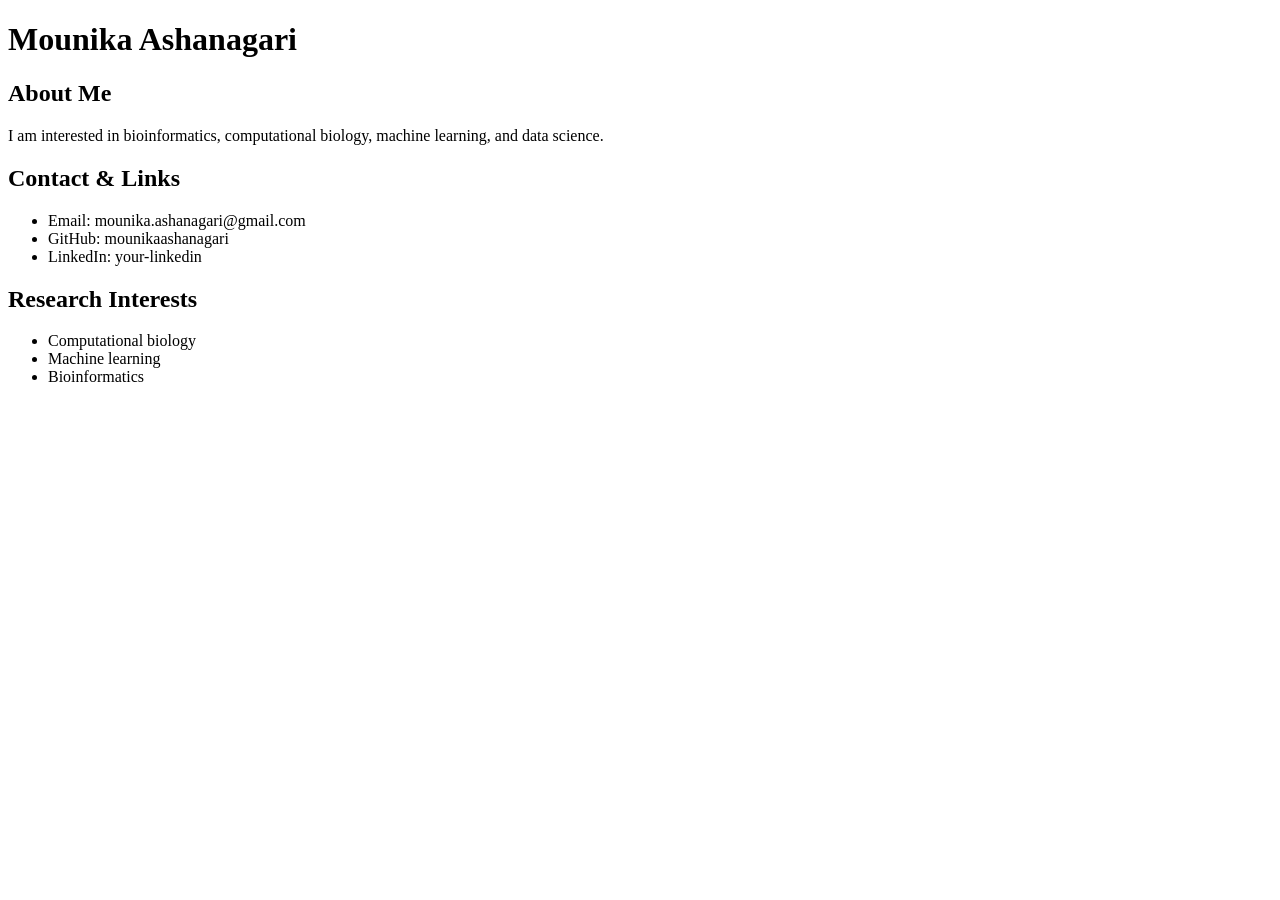
==== index.html @ 3a0d8a00 "Add files via upload" ====
<!DOCTYPE html>
<html>
<head>
  <title>Mounika Ashanagari</title>
</head>
<body>
  <h1>Mounika Ashanagari</h1>

  <h2>About Me</h2>
  <p>
    I am interested in bioinformatics, computational biology,
    machine learning, and data science.
  </p>

  <h2>Contact & Links</h2>
  <ul>
    <li>Email: mounika.ashanagari@gmail.com</li>
    <li>GitHub: mounikaashanagari</li>
    <li>LinkedIn: your-linkedin</li>
  </ul>

  <h2>Research Interests</h2>
  <ul>
    <li>Computational biology</li>
    <li>Machine learning</li>
    <li>Bioinformatics</li>
  </ul>
</body>
</html>
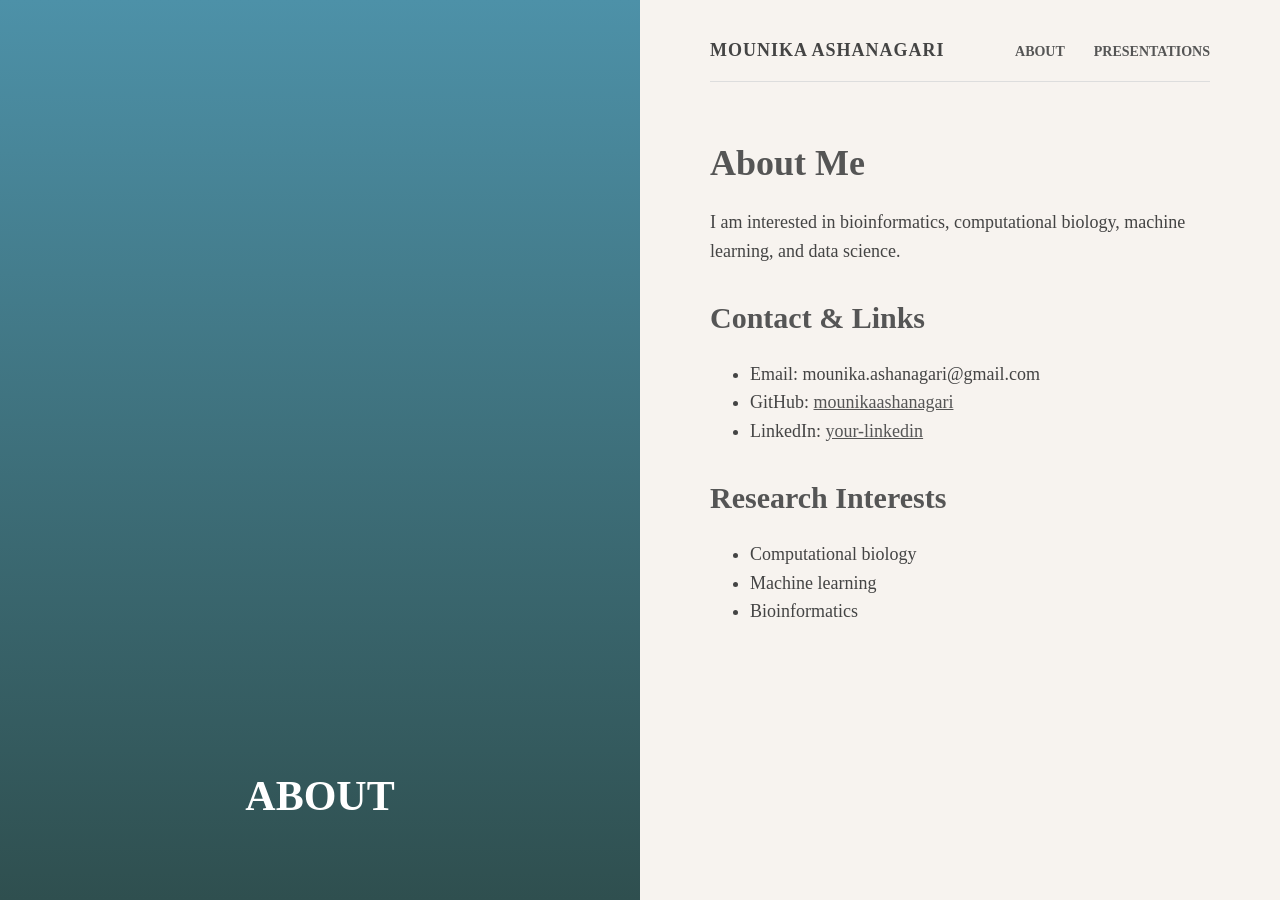
==== commit 2ddb2bc5: "Redesign index.html with new layout and styles" ====
--- a/index.html
+++ b/index.html
@@ -2,28 +2,140 @@
 <html>
 <head>
   <title>Mounika Ashanagari</title>
+  <style>
+    body {
+      margin: 0;
+      font-family: Georgia, serif;
+      background: #f7f3ef;
+      color: #444;
+    }
+
+    .page {
+      display: flex;
+      min-height: 100vh;
+    }
+
+    .left {
+      width: 50%;
+      background: linear-gradient(to bottom, #4d91a8, #2f4f4f);
+      display: flex;
+      align-items: flex-end;
+      justify-content: center;
+      color: white;
+      font-size: 42px;
+      font-weight: bold;
+      padding-bottom: 80px;
+      box-sizing: border-box;
+    }
+
+    .right {
+      width: 50%;
+      padding: 40px 70px;
+      box-sizing: border-box;
+    }
+
+    nav {
+      display: flex;
+      justify-content: space-between;
+      align-items: center;
+      border-bottom: 1px solid #ddd;
+      padding-bottom: 20px;
+      margin-bottom: 60px;
+    }
+
+    nav strong {
+      font-size: 18px;
+      letter-spacing: 1px;
+    }
+
+    nav a {
+      text-decoration: none;
+      color: #555;
+      margin-left: 25px;
+      font-weight: bold;
+      font-size: 14px;
+    }
+
+    h1 {
+      font-size: 36px;
+      color: #555;
+    }
+
+    h2 {
+      font-size: 30px;
+      margin-top: 35px;
+      color: #555;
+    }
+
+    p, li {
+      font-size: 18px;
+      line-height: 1.6;
+    }
+
+    a {
+      color: #555;
+    }
+
+    @media screen and (max-width: 800px) {
+      .page {
+        flex-direction: column;
+      }
+
+      .left, .right {
+        width: 100%;
+      }
+
+      .left {
+        height: 300px;
+      }
+
+      .right {
+        padding: 30px;
+      }
+    }
+  </style>
 </head>
 <body>
-  <h1>Mounika Ashanagari</h1>
 
-  <h2>About Me</h2>
-  <p>
-    I am interested in bioinformatics, computational biology,
-    machine learning, and data science.
-  </p>
+  <div class="page">
 
-  <h2>Contact & Links</h2>
-  <ul>
-    <li>Email: mounika.ashanagari@gmail.com</li>
-    <li>GitHub: mounikaashanagari</li>
-    <li>LinkedIn: your-linkedin</li>
-  </ul>
+    <div class="left">
+      ABOUT
+    </div>
 
-  <h2>Research Interests</h2>
-  <ul>
-    <li>Computational biology</li>
-    <li>Machine learning</li>
-    <li>Bioinformatics</li>
-  </ul>
+    <div class="right">
+
+      <nav>
+        <strong>MOUNIKA ASHANAGARI</strong>
+        <div>
+          <a href="index.html">ABOUT</a>
+          <a href="#">PRESENTATIONS</a>
+        </div>
+      </nav>
+
+      <h1>About Me</h1>
+      <p>
+        I am interested in bioinformatics, computational biology,
+        machine learning, and data science.
+      </p>
+
+      <h2>Contact & Links</h2>
+      <ul>
+        <li>Email: mounika.ashanagari@gmail.com</li>
+        <li>GitHub: <a href="https://github.com/mounikaashanagari">mounikaashanagari</a></li>
+        <li>LinkedIn: <a href="#">your-linkedin</a></li>
+      </ul>
+
+      <h2>Research Interests</h2>
+      <ul>
+        <li>Computational biology</li>
+        <li>Machine learning</li>
+        <li>Bioinformatics</li>
+      </ul>
+
+    </div>
+
+  </div>
+
 </body>
-</html>+</html>
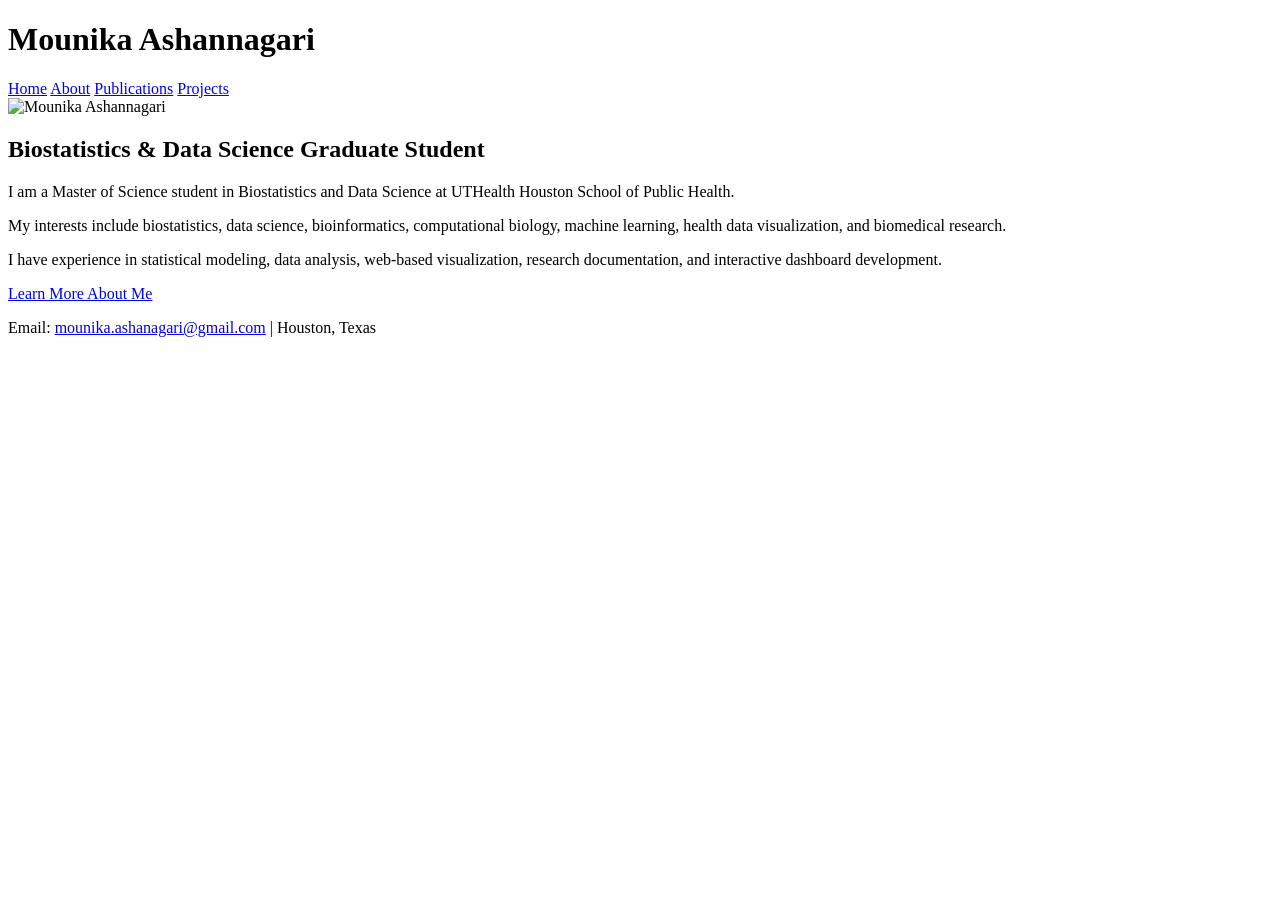
==== commit 6cf72f85: "Refactor index.html for improved structure and styling" ====
--- a/index.html
+++ b/index.html
@@ -1,141 +1,54 @@
 <!DOCTYPE html>
-<html>
+<html lang="en">
 <head>
-  <title>Mounika Ashanagari</title>
-  <style>
-    body {
-      margin: 0;
-      font-family: Georgia, serif;
-      background: #f7f3ef;
-      color: #444;
-    }
-
-    .page {
-      display: flex;
-      min-height: 100vh;
-    }
-
-    .left {
-      width: 50%;
-      background: linear-gradient(to bottom, #4d91a8, #2f4f4f);
-      display: flex;
-      align-items: flex-end;
-      justify-content: center;
-      color: white;
-      font-size: 42px;
-      font-weight: bold;
-      padding-bottom: 80px;
-      box-sizing: border-box;
-    }
-
-    .right {
-      width: 50%;
-      padding: 40px 70px;
-      box-sizing: border-box;
-    }
-
-    nav {
-      display: flex;
-      justify-content: space-between;
-      align-items: center;
-      border-bottom: 1px solid #ddd;
-      padding-bottom: 20px;
-      margin-bottom: 60px;
-    }
-
-    nav strong {
-      font-size: 18px;
-      letter-spacing: 1px;
-    }
-
-    nav a {
-      text-decoration: none;
-      color: #555;
-      margin-left: 25px;
-      font-weight: bold;
-      font-size: 14px;
-    }
-
-    h1 {
-      font-size: 36px;
-      color: #555;
-    }
-
-    h2 {
-      font-size: 30px;
-      margin-top: 35px;
-      color: #555;
-    }
-
-    p, li {
-      font-size: 18px;
-      line-height: 1.6;
-    }
-
-    a {
-      color: #555;
-    }
-
-    @media screen and (max-width: 800px) {
-      .page {
-        flex-direction: column;
-      }
-
-      .left, .right {
-        width: 100%;
-      }
-
-      .left {
-        height: 300px;
-      }
-
-      .right {
-        padding: 30px;
-      }
-    }
-  </style>
+  <meta charset="UTF-8">
+  <meta name="viewport" content="width=device-width, initial-scale=1.0">
+  <title>Mounika Ashannagari</title>
+  <link rel="stylesheet" href="style.css">
 </head>
 <body>
 
-  <div class="page">
+  <header>
+    <h1>Mounika Ashannagari</h1>
+    <nav>
+      <a href="index.html">Home</a>
+      <a href="about.html">About</a>
+      <a href="publications.html">Publications</a>
+      <a href="projects.html">Projects</a>
+    </nav>
+  </header>
 
-    <div class="left">
-      ABOUT
-    </div>
+  <main class="container">
+    <section class="home-section">
+      <img src="profile.jpg" alt="Mounika Ashannagari" class="profile-img">
 
-    <div class="right">
+      <div class="home-text">
+        <h2>Biostatistics & Data Science Graduate Student</h2>
 
-      <nav>
-        <strong>MOUNIKA ASHANAGARI</strong>
-        <div>
-          <a href="index.html">ABOUT</a>
-          <a href="#">PRESENTATIONS</a>
-        </div>
-      </nav>
+        <p>
+          I am a Master of Science student in Biostatistics and Data Science at
+          UTHealth Houston School of Public Health.
+        </p>
 
-      <h1>About Me</h1>
-      <p>
-        I am interested in bioinformatics, computational biology,
-        machine learning, and data science.
-      </p>
+        <p>
+          My interests include biostatistics, data science, bioinformatics,
+          computational biology, machine learning, health data visualization,
+          and biomedical research.
+        </p>
 
-      <h2>Contact & Links</h2>
-      <ul>
-        <li>Email: mounika.ashanagari@gmail.com</li>
-        <li>GitHub: <a href="https://github.com/mounikaashanagari">mounikaashanagari</a></li>
-        <li>LinkedIn: <a href="#">your-linkedin</a></li>
-      </ul>
+        <p>
+          I have experience in statistical modeling, data analysis, web-based
+          visualization, research documentation, and interactive dashboard development.
+        </p>
 
-      <h2>Research Interests</h2>
-      <ul>
-        <li>Computational biology</li>
-        <li>Machine learning</li>
-        <li>Bioinformatics</li>
-      </ul>
+        <a class="button" href="about.html">Learn More About Me</a>
+      </div>
+    </section>
+  </main>
 
-    </div>
-
-  </div>
+  <footer>
+    <p>Email: <a href="mailto:mounika.ashanagari@gmail.com">mounika.ashanagari@gmail.com</a> | Houston, Texas</p>
+  </footer>
 
 </body>
 </html>
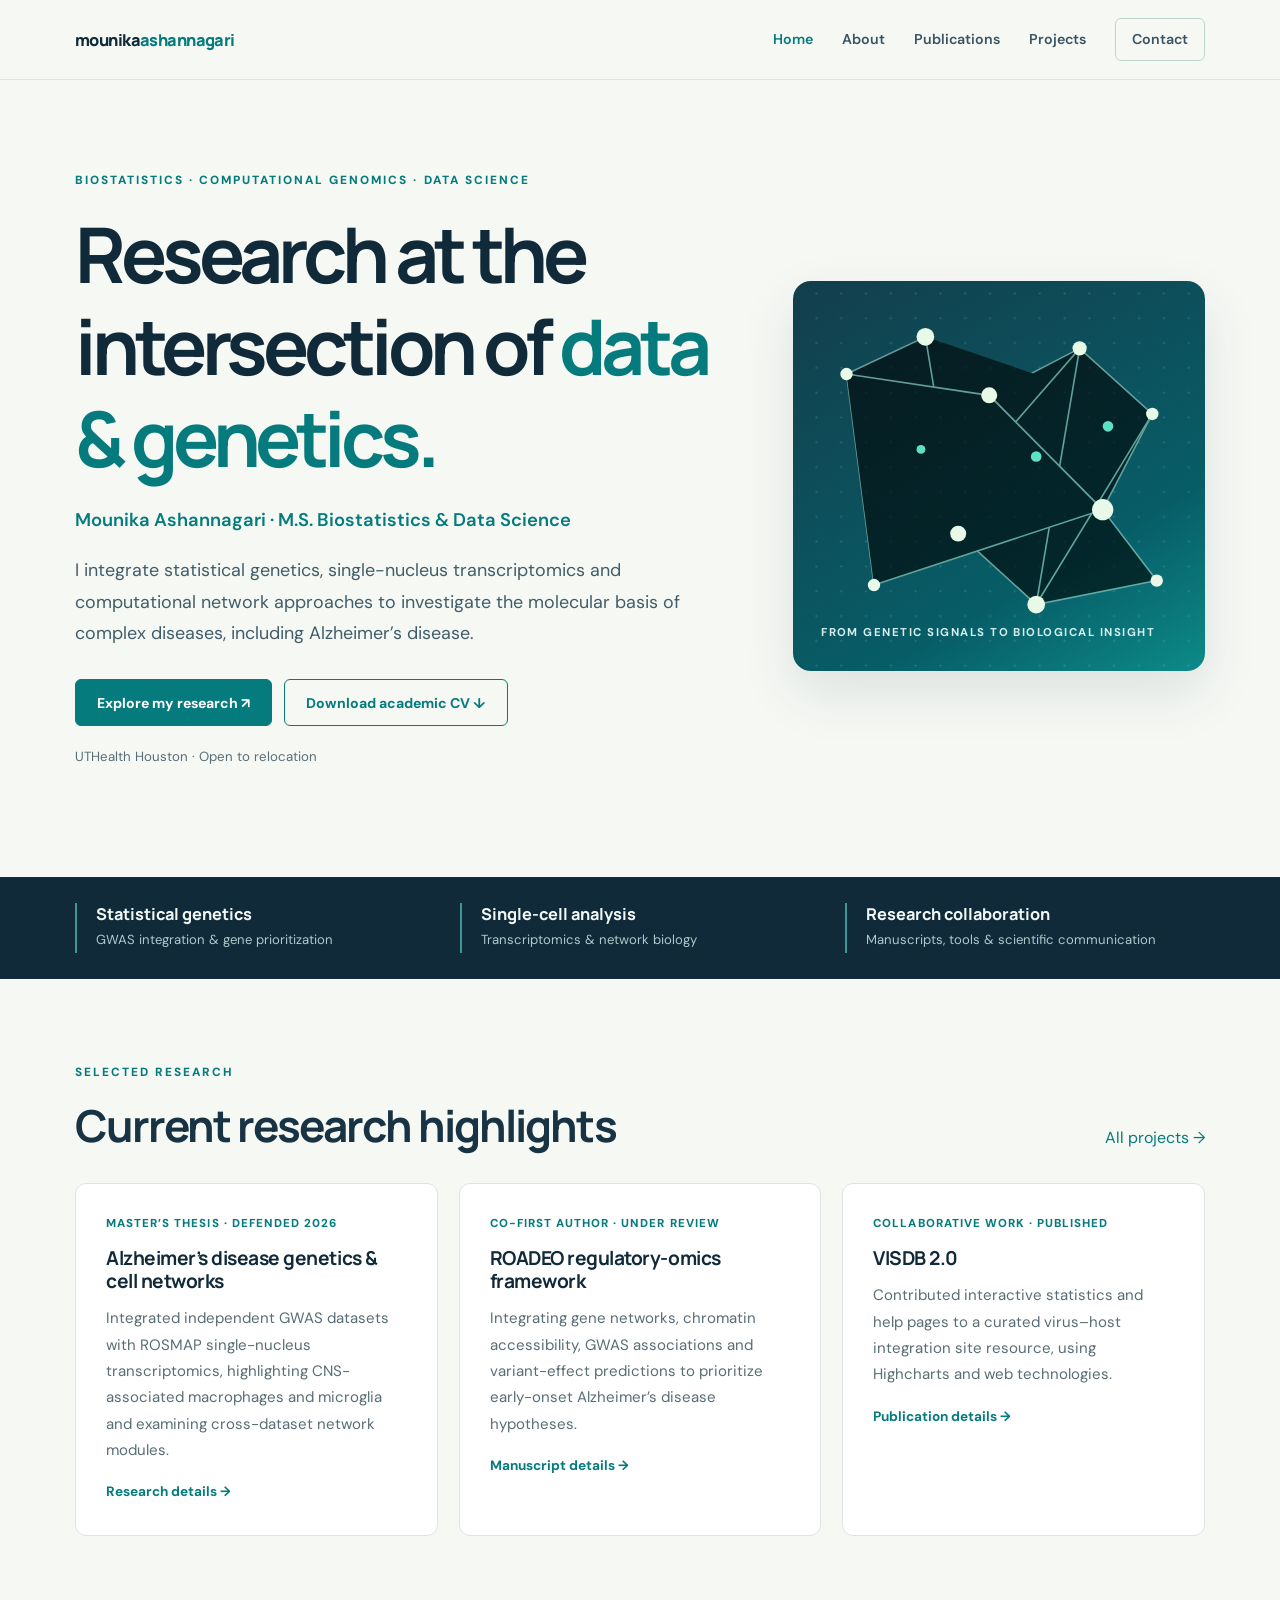
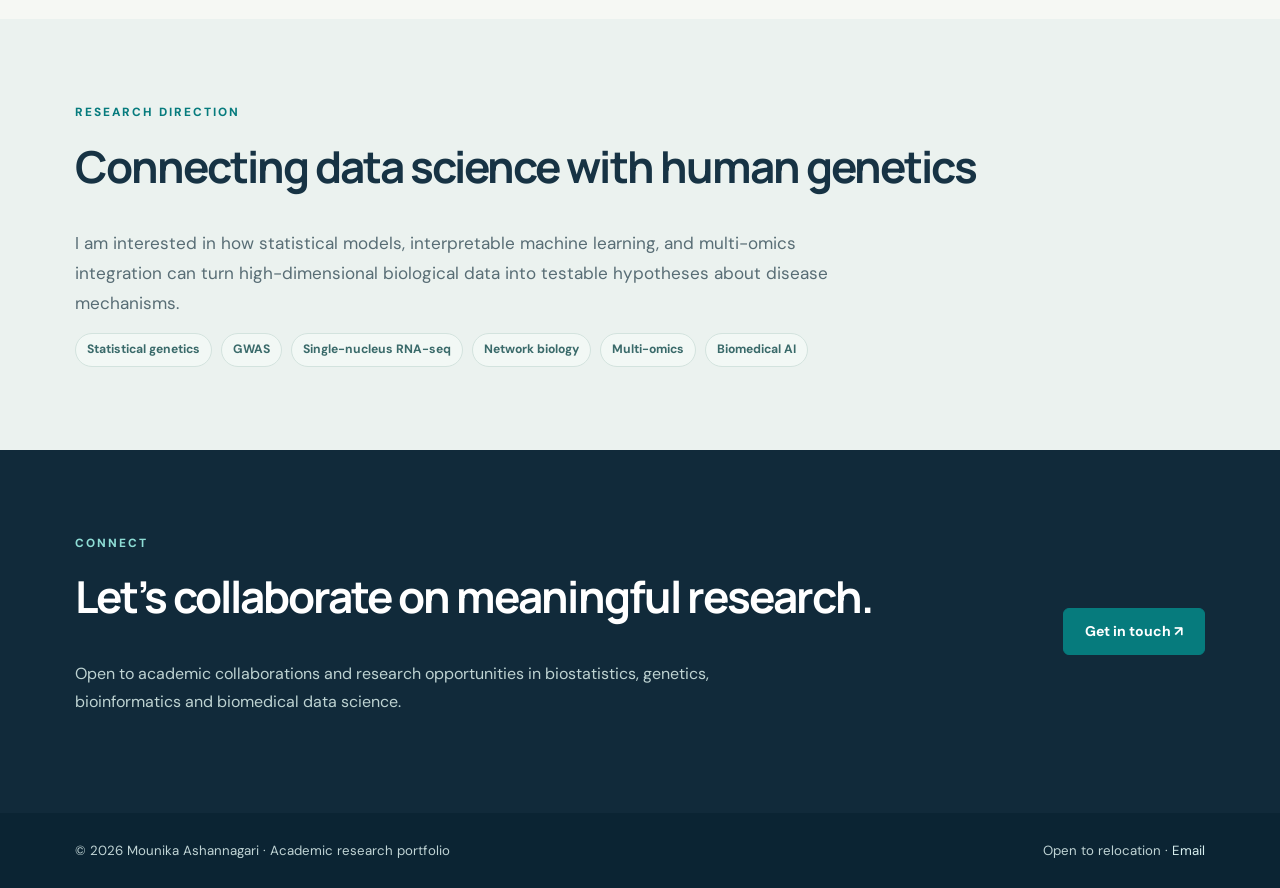
==== commit 70e4e0c6: "Add files via upload" ====
--- a/index.html
+++ b/index.html
@@ -1,54 +1 @@
-<!DOCTYPE html>
-<html lang="en">
-<head>
-  <meta charset="UTF-8">
-  <meta name="viewport" content="width=device-width, initial-scale=1.0">
-  <title>Mounika Ashannagari</title>
-  <link rel="stylesheet" href="style.css">
-</head>
-<body>
-
-  <header>
-    <h1>Mounika Ashannagari</h1>
-    <nav>
-      <a href="index.html">Home</a>
-      <a href="about.html">About</a>
-      <a href="publications.html">Publications</a>
-      <a href="projects.html">Projects</a>
-    </nav>
-  </header>
-
-  <main class="container">
-    <section class="home-section">
-      <img src="profile.jpg" alt="Mounika Ashannagari" class="profile-img">
-
-      <div class="home-text">
-        <h2>Biostatistics & Data Science Graduate Student</h2>
-
-        <p>
-          I am a Master of Science student in Biostatistics and Data Science at
-          UTHealth Houston School of Public Health.
-        </p>
-
-        <p>
-          My interests include biostatistics, data science, bioinformatics,
-          computational biology, machine learning, health data visualization,
-          and biomedical research.
-        </p>
-
-        <p>
-          I have experience in statistical modeling, data analysis, web-based
-          visualization, research documentation, and interactive dashboard development.
-        </p>
-
-        <a class="button" href="about.html">Learn More About Me</a>
-      </div>
-    </section>
-  </main>
-
-  <footer>
-    <p>Email: <a href="mailto:mounika.ashanagari@gmail.com">mounika.ashanagari@gmail.com</a> | Houston, Texas</p>
-  </footer>
-
-</body>
-</html>
+<!doctype html><html lang="en"><head><meta charset="utf-8"><meta name="viewport" content="width=device-width, initial-scale=1"><meta name="description" content="Biostatistics, genetics and computational genomics research portfolio"><meta name="theme-color" content="#112a3a"><title>Home | Mounika Ashannagari</title><link rel="stylesheet" href="style.css"></head><body><a class="skip" href="#main">Skip to content</a><header class="site-header"><div class="container header-inner"><a class="brand" href="index.html">mounika<span>ashannagari</span></a><nav class="nav" aria-label="Main navigation"><a href="index.html" aria-current="page" >Home</a><a href="about.html" >About</a><a href="publications.html" >Publications</a><a href="projects.html" >Projects</a><a class="nav-contact" href="mailto:mounika.ashanagari@gmail.com">Contact</a></nav></div></header><main id="main"><section class="container hero"><div><div class="eyebrow">Biostatistics · Computational Genomics · Data Science</div><h1>Research at the intersection of <span style="color:var(--teal)">data & genetics.</span></h1><p class="sub">Mounika Ashannagari · M.S. Biostatistics & Data Science</p><p class="desc">I integrate statistical genetics, single-nucleus transcriptomics and computational network approaches to investigate the molecular basis of complex diseases, including Alzheimer’s disease.</p><div class="actions"><a class="button primary" href="projects.html">Explore my research ↗</a><a class="button secondary" href="Mounika_Ashannagari_Academic_CV.pdf" download>Download academic CV ↓</a></div><p class="muted" style="font-size:.83rem;margin-top:19px">UTHealth Houston · Open to relocation</p></div><div class="research-art" aria-label="Abstract illustration of connected molecular networks" role="img"><svg viewBox="0 0 440 440" xmlns="http://www.w3.org/2000/svg" aria-hidden="true"><defs><pattern id="dots" width="28" height="28" patternUnits="userSpaceOnUse"><circle cx="14" cy="14" r="1.2" fill="#d8ffff" opacity=".16"/></pattern></defs><rect width="440" height="440" fill="url(#dots)"/><g stroke="#a3d8c8" stroke-width="1.8" opacity=".58"><path d="M48 105 L137 63 L209 129 L311 76 L393 150 L337 258 L398 338 L262 365 L174 285 L79 343 L48 105"/><path d="M137 63 L174 285 L337 258 L209 129 L79 343 L311 76 L262 365 L393 150"/><path d="M48 105 L209 129 L337 258 L79 343"/></g><g fill="#e9f9e8"><circle cx="48" cy="105" r="7"/><circle cx="137" cy="63" r="10"/><circle cx="209" cy="129" r="9"/><circle cx="311" cy="76" r="8"/><circle cx="393" cy="150" r="7"/><circle cx="337" cy="258" r="12"/><circle cx="398" cy="338" r="7"/><circle cx="262" cy="365" r="10"/><circle cx="174" cy="285" r="9"/><circle cx="79" cy="343" r="7"/></g><g fill="#5ee1c3"><circle cx="262" cy="198" r="6"/><circle cx="132" cy="190" r="5"/><circle cx="343" cy="164" r="6"/></g></svg><div class="art-note">From genetic signals to biological insight</div></div></section><div class="stat-strip"><div class="container strip-inner"><div><strong>Statistical genetics</strong><span>GWAS integration & gene prioritization</span></div><div><strong>Single-cell analysis</strong><span>Transcriptomics & network biology</span></div><div><strong>Research collaboration</strong><span>Manuscripts, tools & scientific communication</span></div></div></div><section class="section container"><div class="section-head"><div><div class="eyebrow">Selected research</div><h2>Current research highlights</h2></div><a href="projects.html">All projects →</a></div><div class="grid-3"><article class="card"><div class="kicker">Master’s thesis · Defended 2026</div><h3>Alzheimer’s disease genetics & cell networks</h3><p>Integrated independent GWAS datasets with ROSMAP single-nucleus transcriptomics, highlighting CNS-associated macrophages and microglia and examining cross-dataset network modules.</p><a class="link" href="projects.html">Research details →</a></article><article class="card"><div class="kicker">Co-first author · Under review</div><h3>ROADEO regulatory-omics framework</h3><p>Integrating gene networks, chromatin accessibility, GWAS associations and variant-effect predictions to prioritize early-onset Alzheimer’s disease hypotheses.</p><a class="link" href="publications.html">Manuscript details →</a></article><article class="card"><div class="kicker">Collaborative work · Published</div><h3>VISDB 2.0</h3><p>Contributed interactive statistics and help pages to a curated virus–host integration site resource, using Highcharts and web technologies.</p><a class="link" href="publications.html">Publication details →</a></article></div></section><section class="section section-soft"><div class="container"><div class="eyebrow">Research direction</div><h2>Connecting data science with human genetics</h2><p class="muted" style="max-width:810px;font-size:1.07rem">I am interested in how statistical models, interpretable machine learning, and multi-omics integration can turn high-dimensional biological data into testable hypotheses about disease mechanisms.</p><div class="topic-tags"><span class="tag">Statistical genetics</span><span class="tag">GWAS</span><span class="tag">Single-nucleus RNA-seq</span><span class="tag">Network biology</span><span class="tag">Multi-omics</span><span class="tag">Biomedical AI</span></div></div></section><section class="section section-dark"><div class="container contact-panel"><div><div class="eyebrow" style="color:#8eddd5">Connect</div><h2>Let’s collaborate on meaningful research.</h2><p class="muted">Open to academic collaborations and research opportunities in biostatistics, genetics, bioinformatics and biomedical data science.</p></div><a class="button primary" href="mailto:mounika.ashanagari@gmail.com">Get in touch ↗</a></div></section></main><footer class="site-footer"><div class="container footer-inner"><span>© 2026 Mounika Ashannagari · Academic research portfolio</span><span>Open to relocation · <a href="mailto:mounika.ashanagari@gmail.com">Email</a></span></div></footer></body></html>
--- a/style.css
+++ b/style.css
@@ -0,0 +1,3 @@
+@import url('https://fonts.googleapis.com/css2?family=DM+Sans:wght@400;500;600;700&family=Manrope:wght@400;500;600;700;800&display=swap');
+:root{--navy:#112a3a;--ink:#173344;--muted:#586d75;--teal:#067b7d;--line:#dbe6e3;--cream:#f6f8f4;--white:#fff;--soft:#eaf3f0;--gold:#b08b5d}
+*{box-sizing:border-box}html{scroll-behavior:smooth}body{margin:0;background:var(--cream);color:var(--ink);font:16px/1.75 'DM Sans',Arial,sans-serif}a{color:var(--teal);text-decoration:none}a:hover{text-decoration:underline}a:focus-visible,button:focus-visible{outline:3px solid #e4b86d;outline-offset:3px}h1,h2,h3,h4,p{margin-top:0}h1,h2,h3{font-family:Manrope,'DM Sans',sans-serif;line-height:1.2}h1{font-size:clamp(2.7rem,6vw,5.3rem);letter-spacing:-.065em}h2{font-size:clamp(1.75rem,3.6vw,2.75rem);letter-spacing:-.045em}h3{font-size:1.2rem;letter-spacing:-.025em}p{margin-bottom:14px}.container{width:min(1130px,calc(100% - 52px));margin:auto}.skip{position:absolute;top:-100px;left:10px;padding:8px 14px;background:#fff;z-index:99}.skip:focus{top:8px}.site-header{position:sticky;top:0;z-index:15;background:rgba(246,248,244,.96);backdrop-filter:blur(12px);border-bottom:1px solid var(--line)}.header-inner{min-height:79px;display:flex;align-items:center;justify-content:space-between;gap:30px}.brand{font:800 1.02rem Manrope,sans-serif;letter-spacing:-.035em;color:var(--navy);white-space:nowrap}.brand span{color:var(--teal)}.nav{display:flex;align-items:center;gap:29px}.nav a{color:#385462;font-size:.89rem;font-weight:600}.nav a[aria-current=page],.nav a:hover{color:var(--teal)}.nav .nav-contact{border:1px solid #bed4ce;padding:8px 16px;border-radius:6px}.eyebrow{color:var(--teal);font-size:.74rem;font-weight:800;letter-spacing:.17em;text-transform:uppercase;margin-bottom:17px}.hero{padding:90px 0 94px;display:grid;grid-template-columns:1.23fr .77fr;align-items:center;gap:60px}.hero h1{margin:0 0 20px;color:var(--navy)}.hero .desc{font-size:1.12rem;color:#405d69;max-width:690px}.hero .sub{font-size:1.15rem;font-weight:600;color:var(--teal);margin-bottom:19px}.actions{display:flex;gap:12px;flex-wrap:wrap;margin-top:30px}.button{display:inline-flex;align-items:center;justify-content:center;min-height:47px;padding:10px 21px;border-radius:6px;font-weight:700;font-size:.88rem;border:1px solid var(--teal)}.button:hover{text-decoration:none;transform:translateY(-1px)}.button.primary{background:var(--teal);color:#fff}.button.secondary{background:transparent;color:var(--teal)}.research-art{border-radius:18px;background:linear-gradient(150deg,#133e4c,#075d67 70%,#0d8a89);height:390px;position:relative;overflow:hidden;box-shadow:0 22px 55px #113b461c}.research-art svg{width:100%;height:100%}.art-note{position:absolute;bottom:28px;left:28px;right:28px;color:#d5efed;letter-spacing:.13em;font-size:.71rem;text-transform:uppercase;font-weight:700}.hero-side-label{font:700 .74rem Manrope,sans-serif;color:var(--teal);letter-spacing:.14em;text-transform:uppercase}.stat-strip{background:var(--navy);color:#f0f8f5;padding:26px 0}.strip-inner{display:grid;grid-template-columns:repeat(3,1fr);gap:25px}.strip-inner div{border-left:2px solid #3a9997;padding-left:19px}.strip-inner strong{display:block;font:750 1.02rem Manrope}.strip-inner span{font-size:.82rem;color:#afc9ca}.section{padding:83px 0}.section.smaller{padding:63px 0}.section-head{display:flex;align-items:end;justify-content:space-between;gap:20px;margin-bottom:31px}.section-head h2{margin-bottom:0}.muted{color:var(--muted)}.grid-2{display:grid;grid-template-columns:repeat(2,minmax(0,1fr));gap:21px}.grid-3{display:grid;grid-template-columns:repeat(3,minmax(0,1fr));gap:21px}.card{padding:30px;background:#fff;border:1px solid var(--line);border-radius:11px;transition:box-shadow .2s}.card:hover{box-shadow:0 12px 35px #163a4110}.card h3{margin-bottom:12px;color:var(--navy)}.card p{color:var(--muted);font-size:.94rem}.card .kicker{font-size:.72rem;font-weight:800;letter-spacing:.09em;text-transform:uppercase;color:var(--teal);margin-bottom:13px}.card .link{font-size:.85rem;font-weight:700}.section-soft{background:#ebf2ef}.section-dark{background:var(--navy);color:#fff}.section-dark .muted{color:#bed3d2}.section-dark h2{color:#fff}.topic-tags{display:flex;gap:9px;flex-wrap:wrap}.tag{font-size:.76rem;font-weight:700;border:1px solid #d3e3de;color:#3a6a6a;background:#f2f8f5;padding:5px 11px;border-radius:99px}.page-intro{padding:75px 0 36px;max-width:920px}.page-intro h1{font-size:clamp(2.4rem,5vw,4.3rem);margin-bottom:17px}.page-intro p{color:var(--muted);font-size:1.09rem}.page-content{padding-bottom:85px}.section-title{padding-bottom:13px;border-bottom:1px solid #cbded8;margin:48px 0 24px}.section-title:first-child{margin-top:0}.timeline{display:grid;gap:22px}.timeline-item{display:grid;grid-template-columns:195px 1fr;gap:25px;padding:25px 0;border-bottom:1px solid var(--line)}.timeline-item time{color:var(--teal);font-weight:750;font-size:.82rem}.timeline-item h3{margin-bottom:6px}.timeline-item p{color:var(--muted)}.timeline-item ul{color:var(--muted);padding-left:20px;margin:10px 0}.pub{background:#fff;border:1px solid var(--line);padding:27px 30px;margin-bottom:15px;border-radius:9px}.pub h3{margin-bottom:10px}.pub p{color:var(--muted);margin-bottom:8px}.pub .status{font-size:.78rem;letter-spacing:.04em;font-weight:800;text-transform:uppercase;color:var(--teal)}.pub .authors{font-size:.89rem}.project{margin-bottom:20px;padding:31px 34px;background:#fff;border:1px solid var(--line);border-radius:11px}.project h2{font-size:1.55rem;letter-spacing:-.03em}.project p{color:var(--muted)}.project .kicker{font-size:.75rem;font-weight:800;color:var(--teal);text-transform:uppercase;letter-spacing:.1em}.aside-callout{padding:26px 30px;border-left:3px solid var(--teal);background:#e9f2ee;margin:22px 0}.contact-panel{display:flex;align-items:center;justify-content:space-between;gap:35px}.contact-panel p{max-width:650px}.site-footer{background:#0b2433;color:#c0d4d5;padding:26px 0;font-size:.83rem}.footer-inner{display:flex;justify-content:space-between;gap:20px;flex-wrap:wrap}.site-footer a{color:#d7eeee}.list-clean{padding-left:20px}.list-clean li{margin-bottom:10px}.mobile-note{display:none}@media(max-width:850px){.hero{grid-template-columns:1fr 300px;gap:30px}.research-art{height:320px}.nav{gap:13px}.nav a{font-size:.82rem}}@media(max-width:680px){.container{width:calc(100% - 36px)}.header-inner{display:block;padding:16px 0}.nav{flex-wrap:wrap;margin-top:13px;gap:12px 18px}.hero{grid-template-columns:1fr;padding:62px 0}.research-art{height:250px}.grid-2,.grid-3,.strip-inner{grid-template-columns:1fr}.section{padding:54px 0}.section-head,.contact-panel{align-items:start;display:block}.timeline-item{grid-template-columns:1fr;gap:5px}.page-intro{padding-top:55px}.stat-strip{padding:25px 0}.strip-inner{gap:17px}}@media(prefers-reduced-motion:reduce){html{scroll-behavior:auto}*{transition:none!important}}
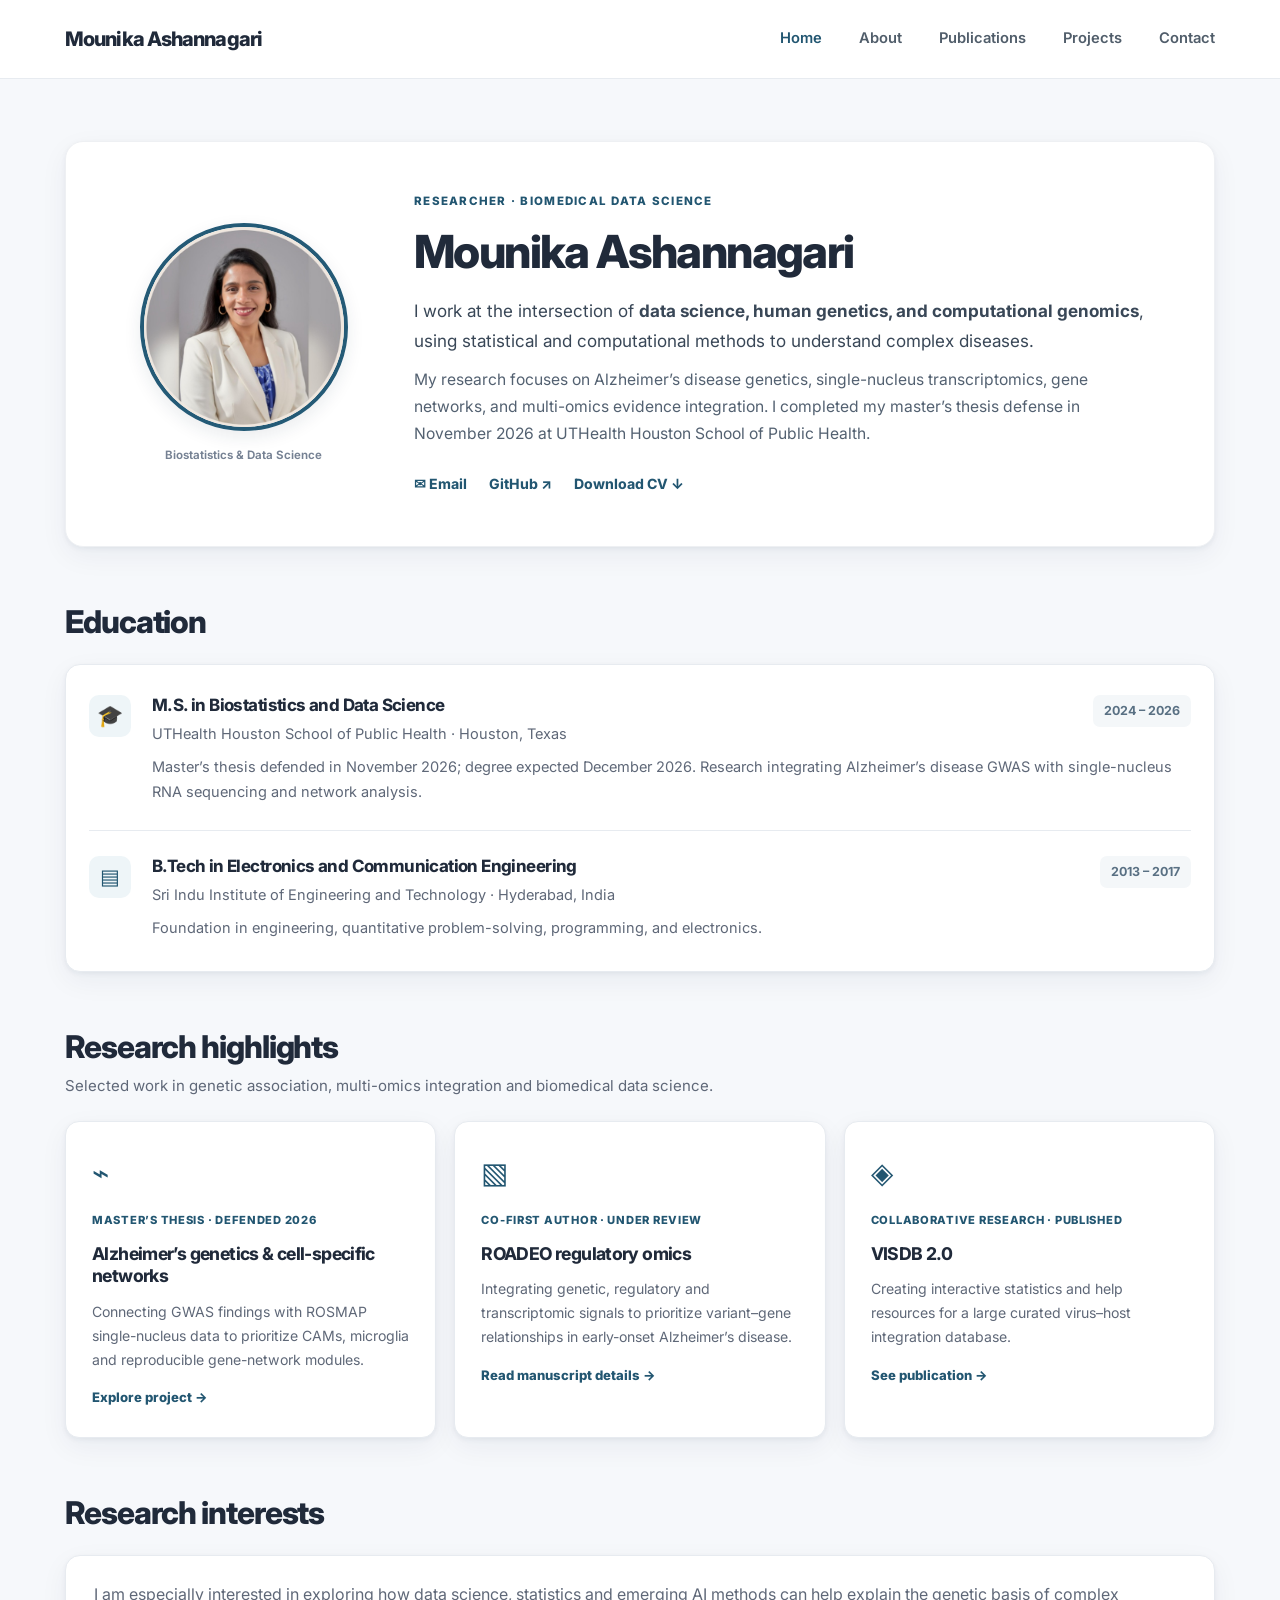
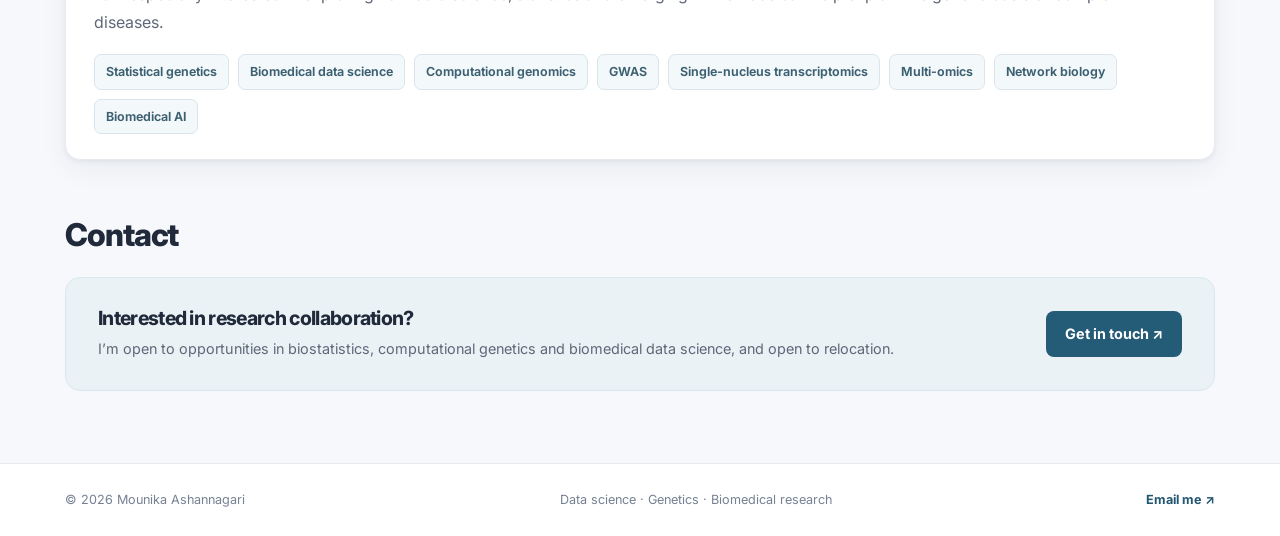
==== commit 2c90e766: "Add files via upload" ====
--- a/index.html
+++ b/index.html
@@ -1 +1,5 @@
-<!doctype html><html lang="en"><head><meta charset="utf-8"><meta name="viewport" content="width=device-width, initial-scale=1"><meta name="description" content="Biostatistics, genetics and computational genomics research portfolio"><meta name="theme-color" content="#112a3a"><title>Home | Mounika Ashannagari</title><link rel="stylesheet" href="style.css"></head><body><a class="skip" href="#main">Skip to content</a><header class="site-header"><div class="container header-inner"><a class="brand" href="index.html">mounika<span>ashannagari</span></a><nav class="nav" aria-label="Main navigation"><a href="index.html" aria-current="page" >Home</a><a href="about.html" >About</a><a href="publications.html" >Publications</a><a href="projects.html" >Projects</a><a class="nav-contact" href="mailto:mounika.ashanagari@gmail.com">Contact</a></nav></div></header><main id="main"><section class="container hero"><div><div class="eyebrow">Biostatistics · Computational Genomics · Data Science</div><h1>Research at the intersection of <span style="color:var(--teal)">data & genetics.</span></h1><p class="sub">Mounika Ashannagari · M.S. Biostatistics & Data Science</p><p class="desc">I integrate statistical genetics, single-nucleus transcriptomics and computational network approaches to investigate the molecular basis of complex diseases, including Alzheimer’s disease.</p><div class="actions"><a class="button primary" href="projects.html">Explore my research ↗</a><a class="button secondary" href="Mounika_Ashannagari_Academic_CV.pdf" download>Download academic CV ↓</a></div><p class="muted" style="font-size:.83rem;margin-top:19px">UTHealth Houston · Open to relocation</p></div><div class="research-art" aria-label="Abstract illustration of connected molecular networks" role="img"><svg viewBox="0 0 440 440" xmlns="http://www.w3.org/2000/svg" aria-hidden="true"><defs><pattern id="dots" width="28" height="28" patternUnits="userSpaceOnUse"><circle cx="14" cy="14" r="1.2" fill="#d8ffff" opacity=".16"/></pattern></defs><rect width="440" height="440" fill="url(#dots)"/><g stroke="#a3d8c8" stroke-width="1.8" opacity=".58"><path d="M48 105 L137 63 L209 129 L311 76 L393 150 L337 258 L398 338 L262 365 L174 285 L79 343 L48 105"/><path d="M137 63 L174 285 L337 258 L209 129 L79 343 L311 76 L262 365 L393 150"/><path d="M48 105 L209 129 L337 258 L79 343"/></g><g fill="#e9f9e8"><circle cx="48" cy="105" r="7"/><circle cx="137" cy="63" r="10"/><circle cx="209" cy="129" r="9"/><circle cx="311" cy="76" r="8"/><circle cx="393" cy="150" r="7"/><circle cx="337" cy="258" r="12"/><circle cx="398" cy="338" r="7"/><circle cx="262" cy="365" r="10"/><circle cx="174" cy="285" r="9"/><circle cx="79" cy="343" r="7"/></g><g fill="#5ee1c3"><circle cx="262" cy="198" r="6"/><circle cx="132" cy="190" r="5"/><circle cx="343" cy="164" r="6"/></g></svg><div class="art-note">From genetic signals to biological insight</div></div></section><div class="stat-strip"><div class="container strip-inner"><div><strong>Statistical genetics</strong><span>GWAS integration & gene prioritization</span></div><div><strong>Single-cell analysis</strong><span>Transcriptomics & network biology</span></div><div><strong>Research collaboration</strong><span>Manuscripts, tools & scientific communication</span></div></div></div><section class="section container"><div class="section-head"><div><div class="eyebrow">Selected research</div><h2>Current research highlights</h2></div><a href="projects.html">All projects →</a></div><div class="grid-3"><article class="card"><div class="kicker">Master’s thesis · Defended 2026</div><h3>Alzheimer’s disease genetics & cell networks</h3><p>Integrated independent GWAS datasets with ROSMAP single-nucleus transcriptomics, highlighting CNS-associated macrophages and microglia and examining cross-dataset network modules.</p><a class="link" href="projects.html">Research details →</a></article><article class="card"><div class="kicker">Co-first author · Under review</div><h3>ROADEO regulatory-omics framework</h3><p>Integrating gene networks, chromatin accessibility, GWAS associations and variant-effect predictions to prioritize early-onset Alzheimer’s disease hypotheses.</p><a class="link" href="publications.html">Manuscript details →</a></article><article class="card"><div class="kicker">Collaborative work · Published</div><h3>VISDB 2.0</h3><p>Contributed interactive statistics and help pages to a curated virus–host integration site resource, using Highcharts and web technologies.</p><a class="link" href="publications.html">Publication details →</a></article></div></section><section class="section section-soft"><div class="container"><div class="eyebrow">Research direction</div><h2>Connecting data science with human genetics</h2><p class="muted" style="max-width:810px;font-size:1.07rem">I am interested in how statistical models, interpretable machine learning, and multi-omics integration can turn high-dimensional biological data into testable hypotheses about disease mechanisms.</p><div class="topic-tags"><span class="tag">Statistical genetics</span><span class="tag">GWAS</span><span class="tag">Single-nucleus RNA-seq</span><span class="tag">Network biology</span><span class="tag">Multi-omics</span><span class="tag">Biomedical AI</span></div></div></section><section class="section section-dark"><div class="container contact-panel"><div><div class="eyebrow" style="color:#8eddd5">Connect</div><h2>Let’s collaborate on meaningful research.</h2><p class="muted">Open to academic collaborations and research opportunities in biostatistics, genetics, bioinformatics and biomedical data science.</p></div><a class="button primary" href="mailto:mounika.ashanagari@gmail.com">Get in touch ↗</a></div></section></main><footer class="site-footer"><div class="container footer-inner"><span>© 2026 Mounika Ashannagari · Academic research portfolio</span><span>Open to relocation · <a href="mailto:mounika.ashanagari@gmail.com">Email</a></span></div></footer></body></html>+<!doctype html>
+<html lang="en"><head><meta charset="utf-8"><meta name="viewport" content="width=device-width,initial-scale=1"><meta name="theme-color" content="#f6f8fb"><meta name="description" content="Academic website of Mounika Ashannagari — biostatistics, data science, genetics and biomedical research."><title>Home | Mounika Ashannagari</title><link rel="stylesheet" href="style.css"></head>
+<body><a class="skip" href="#main">Skip to content</a><header class="site-header"><div class="container nav-inner"><a class="brand" href="index.html">Mounika Ashannagari</a><nav class="nav" aria-label="Main navigation"><a href="index.html" aria-current="page">Home</a><a href="about.html">About</a><a href="publications.html">Publications</a><a href="projects.html">Projects</a><a href="index.html#contact">Contact</a></nav></div></header>
+<main class="container" id="main"><section class="profile-card"><div class="portrait-wrap"><img class="portrait" src="profile.jpg" alt="Portrait of Mounika Ashannagari" width="220" height="220"><span class="portrait-caption">Biostatistics &amp; Data Science</span></div><div class="profile-copy"><div class="eyebrow">RESEARCHER · BIOMEDICAL DATA SCIENCE</div><h1>Mounika Ashannagari</h1><p class="profile-lead">I work at the intersection of <strong>data science, human genetics, and computational genomics</strong>, using statistical and computational methods to understand complex diseases.</p><p>My research focuses on Alzheimer’s disease genetics, single-nucleus transcriptomics, gene networks, and multi-omics evidence integration. I completed my master’s thesis defense in November 2026 at UTHealth Houston School of Public Health.</p><div class="social-links"><a href="mailto:mounika.ashanagari@gmail.com" aria-label="Email Mounika"><span aria-hidden="true">✉</span> Email</a><a href="https://github.com/mounikaashanagari" target="_blank" rel="noopener noreferrer">GitHub ↗</a><a href="Mounika_Ashannagari_Academic_CV.pdf" download>Download CV ↓</a></div></div></section><section class="section"><div class="section-heading"><h2>Education</h2></div><div class="stack-card"><article class="list-item"><div class="item-icon" aria-hidden="true">🎓</div><div class="item-main"><div class="item-top"><div><h3>M.S. in Biostatistics and Data Science</h3><p class="item-sub">UTHealth Houston School of Public Health · Houston, Texas</p></div><div class="item-date">2024 – 2026</div></div><p>Master’s thesis defended in November 2026; degree expected December 2026. Research integrating Alzheimer’s disease GWAS with single-nucleus RNA sequencing and network analysis.</p></div></article><article class="list-item"><div class="item-icon" aria-hidden="true">▤</div><div class="item-main"><div class="item-top"><div><h3>B.Tech in Electronics and Communication Engineering</h3><p class="item-sub">Sri Indu Institute of Engineering and Technology · Hyderabad, India</p></div><div class="item-date">2013 – 2017</div></div><p>Foundation in engineering, quantitative problem-solving, programming, and electronics.</p></div></article></div></section><section class="section"><div class="section-heading"><h2>Research highlights</h2><p>Selected work in genetic association, multi-omics integration and biomedical data science.</p></div><div class="cards-grid"><a class="feature-card" href="projects.html"><div class="card-icon">⌁</div><div class="chip">MASTER’S THESIS · DEFENDED 2026</div><h3>Alzheimer’s genetics &amp; cell-specific networks</h3><p>Connecting GWAS findings with ROSMAP single-nucleus data to prioritize CAMs, microglia and reproducible gene-network modules.</p><span class="card-link">Explore project →</span></a><a class="feature-card" href="publications.html"><div class="card-icon">▧</div><div class="chip">CO-FIRST AUTHOR · UNDER REVIEW</div><h3>ROADEO regulatory omics</h3><p>Integrating genetic, regulatory and transcriptomic signals to prioritize variant–gene relationships in early-onset Alzheimer’s disease.</p><span class="card-link">Read manuscript details →</span></a><a class="feature-card" href="publications.html"><div class="card-icon">◈</div><div class="chip">COLLABORATIVE RESEARCH · PUBLISHED</div><h3>VISDB 2.0</h3><p>Creating interactive statistics and help resources for a large curated virus–host integration database.</p><span class="card-link">See publication →</span></a></div></section><section class="section"><div class="section-heading"><h2>Research interests</h2></div><div class="section-card"><p>I am especially interested in exploring how data science, statistics and emerging AI methods can help explain the genetic basis of complex diseases.</p><div class="tags"><span>Statistical genetics</span><span>Biomedical data science</span><span>Computational genomics</span><span>GWAS</span><span>Single-nucleus transcriptomics</span><span>Multi-omics</span><span>Network biology</span><span>Biomedical AI</span></div></div></section><section class="section" id="contact"><div class="section-heading"><h2>Contact</h2></div><div class="contact-card"><div><h3>Interested in research collaboration?</h3><p>I’m open to opportunities in biostatistics, computational genetics and biomedical data science, and open to relocation.</p></div><a class="button" href="mailto:mounika.ashanagari@gmail.com">Get in touch ↗</a></div></section></main>
+<footer class="site-footer"><div class="container footer-content"><span>© 2026 Mounika Ashannagari</span><span>Data science · Genetics · Biomedical research</span><a href="mailto:mounika.ashanagari@gmail.com">Email me ↗</a></div></footer></body></html>
--- a/style.css
+++ b/style.css
@@ -1,3 +1,3 @@
-@import url('https://fonts.googleapis.com/css2?family=DM+Sans:wght@400;500;600;700&family=Manrope:wght@400;500;600;700;800&display=swap');
-:root{--navy:#112a3a;--ink:#173344;--muted:#586d75;--teal:#067b7d;--line:#dbe6e3;--cream:#f6f8f4;--white:#fff;--soft:#eaf3f0;--gold:#b08b5d}
-*{box-sizing:border-box}html{scroll-behavior:smooth}body{margin:0;background:var(--cream);color:var(--ink);font:16px/1.75 'DM Sans',Arial,sans-serif}a{color:var(--teal);text-decoration:none}a:hover{text-decoration:underline}a:focus-visible,button:focus-visible{outline:3px solid #e4b86d;outline-offset:3px}h1,h2,h3,h4,p{margin-top:0}h1,h2,h3{font-family:Manrope,'DM Sans',sans-serif;line-height:1.2}h1{font-size:clamp(2.7rem,6vw,5.3rem);letter-spacing:-.065em}h2{font-size:clamp(1.75rem,3.6vw,2.75rem);letter-spacing:-.045em}h3{font-size:1.2rem;letter-spacing:-.025em}p{margin-bottom:14px}.container{width:min(1130px,calc(100% - 52px));margin:auto}.skip{position:absolute;top:-100px;left:10px;padding:8px 14px;background:#fff;z-index:99}.skip:focus{top:8px}.site-header{position:sticky;top:0;z-index:15;background:rgba(246,248,244,.96);backdrop-filter:blur(12px);border-bottom:1px solid var(--line)}.header-inner{min-height:79px;display:flex;align-items:center;justify-content:space-between;gap:30px}.brand{font:800 1.02rem Manrope,sans-serif;letter-spacing:-.035em;color:var(--navy);white-space:nowrap}.brand span{color:var(--teal)}.nav{display:flex;align-items:center;gap:29px}.nav a{color:#385462;font-size:.89rem;font-weight:600}.nav a[aria-current=page],.nav a:hover{color:var(--teal)}.nav .nav-contact{border:1px solid #bed4ce;padding:8px 16px;border-radius:6px}.eyebrow{color:var(--teal);font-size:.74rem;font-weight:800;letter-spacing:.17em;text-transform:uppercase;margin-bottom:17px}.hero{padding:90px 0 94px;display:grid;grid-template-columns:1.23fr .77fr;align-items:center;gap:60px}.hero h1{margin:0 0 20px;color:var(--navy)}.hero .desc{font-size:1.12rem;color:#405d69;max-width:690px}.hero .sub{font-size:1.15rem;font-weight:600;color:var(--teal);margin-bottom:19px}.actions{display:flex;gap:12px;flex-wrap:wrap;margin-top:30px}.button{display:inline-flex;align-items:center;justify-content:center;min-height:47px;padding:10px 21px;border-radius:6px;font-weight:700;font-size:.88rem;border:1px solid var(--teal)}.button:hover{text-decoration:none;transform:translateY(-1px)}.button.primary{background:var(--teal);color:#fff}.button.secondary{background:transparent;color:var(--teal)}.research-art{border-radius:18px;background:linear-gradient(150deg,#133e4c,#075d67 70%,#0d8a89);height:390px;position:relative;overflow:hidden;box-shadow:0 22px 55px #113b461c}.research-art svg{width:100%;height:100%}.art-note{position:absolute;bottom:28px;left:28px;right:28px;color:#d5efed;letter-spacing:.13em;font-size:.71rem;text-transform:uppercase;font-weight:700}.hero-side-label{font:700 .74rem Manrope,sans-serif;color:var(--teal);letter-spacing:.14em;text-transform:uppercase}.stat-strip{background:var(--navy);color:#f0f8f5;padding:26px 0}.strip-inner{display:grid;grid-template-columns:repeat(3,1fr);gap:25px}.strip-inner div{border-left:2px solid #3a9997;padding-left:19px}.strip-inner strong{display:block;font:750 1.02rem Manrope}.strip-inner span{font-size:.82rem;color:#afc9ca}.section{padding:83px 0}.section.smaller{padding:63px 0}.section-head{display:flex;align-items:end;justify-content:space-between;gap:20px;margin-bottom:31px}.section-head h2{margin-bottom:0}.muted{color:var(--muted)}.grid-2{display:grid;grid-template-columns:repeat(2,minmax(0,1fr));gap:21px}.grid-3{display:grid;grid-template-columns:repeat(3,minmax(0,1fr));gap:21px}.card{padding:30px;background:#fff;border:1px solid var(--line);border-radius:11px;transition:box-shadow .2s}.card:hover{box-shadow:0 12px 35px #163a4110}.card h3{margin-bottom:12px;color:var(--navy)}.card p{color:var(--muted);font-size:.94rem}.card .kicker{font-size:.72rem;font-weight:800;letter-spacing:.09em;text-transform:uppercase;color:var(--teal);margin-bottom:13px}.card .link{font-size:.85rem;font-weight:700}.section-soft{background:#ebf2ef}.section-dark{background:var(--navy);color:#fff}.section-dark .muted{color:#bed3d2}.section-dark h2{color:#fff}.topic-tags{display:flex;gap:9px;flex-wrap:wrap}.tag{font-size:.76rem;font-weight:700;border:1px solid #d3e3de;color:#3a6a6a;background:#f2f8f5;padding:5px 11px;border-radius:99px}.page-intro{padding:75px 0 36px;max-width:920px}.page-intro h1{font-size:clamp(2.4rem,5vw,4.3rem);margin-bottom:17px}.page-intro p{color:var(--muted);font-size:1.09rem}.page-content{padding-bottom:85px}.section-title{padding-bottom:13px;border-bottom:1px solid #cbded8;margin:48px 0 24px}.section-title:first-child{margin-top:0}.timeline{display:grid;gap:22px}.timeline-item{display:grid;grid-template-columns:195px 1fr;gap:25px;padding:25px 0;border-bottom:1px solid var(--line)}.timeline-item time{color:var(--teal);font-weight:750;font-size:.82rem}.timeline-item h3{margin-bottom:6px}.timeline-item p{color:var(--muted)}.timeline-item ul{color:var(--muted);padding-left:20px;margin:10px 0}.pub{background:#fff;border:1px solid var(--line);padding:27px 30px;margin-bottom:15px;border-radius:9px}.pub h3{margin-bottom:10px}.pub p{color:var(--muted);margin-bottom:8px}.pub .status{font-size:.78rem;letter-spacing:.04em;font-weight:800;text-transform:uppercase;color:var(--teal)}.pub .authors{font-size:.89rem}.project{margin-bottom:20px;padding:31px 34px;background:#fff;border:1px solid var(--line);border-radius:11px}.project h2{font-size:1.55rem;letter-spacing:-.03em}.project p{color:var(--muted)}.project .kicker{font-size:.75rem;font-weight:800;color:var(--teal);text-transform:uppercase;letter-spacing:.1em}.aside-callout{padding:26px 30px;border-left:3px solid var(--teal);background:#e9f2ee;margin:22px 0}.contact-panel{display:flex;align-items:center;justify-content:space-between;gap:35px}.contact-panel p{max-width:650px}.site-footer{background:#0b2433;color:#c0d4d5;padding:26px 0;font-size:.83rem}.footer-inner{display:flex;justify-content:space-between;gap:20px;flex-wrap:wrap}.site-footer a{color:#d7eeee}.list-clean{padding-left:20px}.list-clean li{margin-bottom:10px}.mobile-note{display:none}@media(max-width:850px){.hero{grid-template-columns:1fr 300px;gap:30px}.research-art{height:320px}.nav{gap:13px}.nav a{font-size:.82rem}}@media(max-width:680px){.container{width:calc(100% - 36px)}.header-inner{display:block;padding:16px 0}.nav{flex-wrap:wrap;margin-top:13px;gap:12px 18px}.hero{grid-template-columns:1fr;padding:62px 0}.research-art{height:250px}.grid-2,.grid-3,.strip-inner{grid-template-columns:1fr}.section{padding:54px 0}.section-head,.contact-panel{align-items:start;display:block}.timeline-item{grid-template-columns:1fr;gap:5px}.page-intro{padding-top:55px}.stat-strip{padding:25px 0}.strip-inner{gap:17px}}@media(prefers-reduced-motion:reduce){html{scroll-behavior:auto}*{transition:none!important}}
+@import url('https://fonts.googleapis.com/css2?family=Inter:wght@400;500;600;700;800&display=swap');
+:root{--bg:#f6f8fb;--white:#fff;--ink:#202a3a;--muted:#5f6878;--subtle:#758193;--line:#e7ebf0;--accent:#225671;--accent-soft:#eef5f8;--shadow:0 9px 28px rgba(27,44,65,.055),0 2px 5px rgba(27,44,65,.055)}
+*{box-sizing:border-box}html{scroll-behavior:smooth}body{margin:0;font:16px/1.72 Inter,Arial,sans-serif;color:var(--ink);background:var(--bg);-webkit-font-smoothing:antialiased}a{color:var(--accent);text-decoration:none}a:hover{text-decoration:underline}a:focus-visible{outline:3px solid #76a7bb;outline-offset:4px}h1,h2,h3,p{margin-top:0}h1,h2,h3{line-height:1.28;letter-spacing:-.035em}h1{font-size:clamp(2.15rem,4vw,2.85rem);margin-bottom:15px;font-weight:800}h2{font-size:clamp(1.6rem,2.45vw,2rem);font-weight:800}h3{font-size:1.06rem;font-weight:750}p{margin-bottom:12px}ul{margin:9px 0 0;padding-left:20px}li{margin-bottom:5px}.container{width:min(1150px,calc(100% - 64px));margin-inline:auto}.skip{position:absolute;left:12px;top:-60px;background:#fff;padding:10px;z-index:30}.skip:focus{top:12px}.site-header{background:#fff;border-bottom:1px solid var(--line)}.nav-inner{min-height:78px;display:flex;align-items:center;justify-content:space-between;gap:28px}.brand{color:var(--ink);font-size:1.25rem;font-weight:800;letter-spacing:-.045em;white-space:nowrap}.brand:hover{text-decoration:none}.nav{display:flex;align-items:center;gap:37px;flex-wrap:wrap}.nav a{color:#505d6a;font-size:.92rem;font-weight:600;padding:10px 0}.nav a[aria-current=page],.nav a:hover{color:var(--accent)}.profile-card{background:#fff;border:1px solid #eef0f3;border-radius:18px;box-shadow:var(--shadow);margin-top:62px;display:grid;grid-template-columns:245px 1fr;align-items:center;gap:48px;padding:50px 55px}.portrait-wrap{text-align:center}.portrait{width:208px;height:208px;object-fit:cover;border-radius:50%;border:4px solid #245a76;box-shadow:0 6px 18px rgba(19,47,66,.09);display:block;margin:0 auto}.portrait-caption{display:block;margin-top:15px;font-size:.72rem;font-weight:650;color:var(--subtle)}.eyebrow{color:var(--accent);font-size:.72rem;font-weight:800;letter-spacing:.11em;margin-bottom:11px}.profile-copy p{color:#536171;font-size:.98rem;max-width:740px}.profile-lead{font-size:1.07rem!important;color:#394757!important}.social-links{display:flex;flex-wrap:wrap;gap:22px;margin-top:24px}.social-links a{font-weight:750;font-size:.88rem}.section{margin-top:55px}.section:last-child{margin-bottom:72px}.section-heading{margin-bottom:22px}.section-heading h2{margin-bottom:6px}.section-heading p{color:var(--muted);font-size:.94rem}.stack-card,.section-card{background:#fff;border:1px solid var(--line);border-radius:15px;padding:5px 23px;box-shadow:var(--shadow)}.section-card{padding:25px 28px}.section-card p{color:var(--muted)}.list-item{display:grid;grid-template-columns:45px 1fr;gap:18px;padding:25px 0;border-bottom:1px solid var(--line)}.list-item:last-child{border-bottom:0}.item-icon{width:42px;height:42px;border-radius:10px;background:var(--accent-soft);color:var(--accent);display:flex;align-items:center;justify-content:center;font-size:21px}.item-top{display:flex;justify-content:space-between;gap:20px;align-items:start}.item-top h3{margin-bottom:5px}.item-sub{color:var(--muted);font-size:.91rem;margin-bottom:8px}.item-date{color:#597083;background:#f4f7f9;border-radius:7px;padding:5px 11px;font-size:.78rem;white-space:nowrap;font-weight:700}.item-main>p,.item-main>ul{color:var(--muted);font-size:.91rem;margin-bottom:0}.cards-grid,.projects-grid{display:grid;grid-template-columns:repeat(3,minmax(0,1fr));gap:18px}.feature-card,.project-card{display:block;background:white;border-radius:14px;border:1px solid var(--line);padding:26px;box-shadow:var(--shadow);color:var(--ink);transition:transform .18s,box-shadow .18s}.feature-card:hover{transform:translateY(-3px);box-shadow:0 14px 32px rgba(27,44,65,.09);text-decoration:none}.card-icon{font-size:1.8rem;color:var(--accent);margin-bottom:14px}.chip{font-size:.7rem;font-weight:800;letter-spacing:.065em;color:var(--accent);margin-bottom:12px}.feature-card h3,.project-card h3{font-size:1.1rem;margin-bottom:12px}.feature-card p,.project-card p{color:var(--muted);font-size:.88rem;line-height:1.7}.card-link{font-size:.82rem;color:var(--accent);font-weight:800}.tags{display:flex;flex-wrap:wrap;gap:9px;margin-top:18px}.tags span{display:inline-block;border:1px solid #dbe5eb;background:#f3f8fa;color:#3c6071;padding:6px 11px;border-radius:7px;font-size:.78rem;font-weight:650}.contact-card{background:#eaf2f6;border:1px solid #d9e7ee;border-radius:15px;padding:28px 32px;display:flex;align-items:center;justify-content:space-between;gap:26px}.contact-card h3{font-size:1.22rem;margin-bottom:6px}.contact-card p{color:var(--muted);font-size:.9rem;margin:0}.button{display:inline-block;white-space:nowrap;background:#245b76;color:white;border-radius:8px;font-size:.9rem;font-weight:700;padding:11px 19px}.button:hover{background:#19445b;color:white;text-decoration:none}.page-intro{padding:58px 0 0}.page-intro h1{margin-bottom:8px}.page-intro p{color:var(--muted);max-width:800px}.pub-item{padding:27px 0;border-bottom:1px solid var(--line)}.pub-item:last-child{border-bottom:0}.pub-status{color:var(--accent);font-size:.72rem;font-weight:800;letter-spacing:.05em;margin-bottom:12px}.pub-item h3{font-size:1.15rem;margin-bottom:9px}.pub-item p{color:var(--muted);font-size:.9rem}.authors{color:#3f5061!important}.projects-grid{grid-template-columns:repeat(2,minmax(0,1fr))}.project-card{padding:27px}.project-card .tags{margin-top:14px}.fine-print{font-size:.8rem;color:var(--subtle);margin-top:16px}.skill-row{padding:18px 0;border-bottom:1px solid var(--line)}.skill-row:first-child{padding-top:0}.skill-row:last-child{border-bottom:0}.skill-row b{display:block;font-size:.87rem}.skill-row .tags{margin-top:10px}.site-footer{background:white;border-top:1px solid var(--line);font-size:.79rem;color:var(--subtle)}.footer-content{padding:25px 0;display:flex;justify-content:space-between;gap:15px;flex-wrap:wrap}.footer-content a{font-weight:700}@media(max-width:890px){.nav{gap:19px}.profile-card{grid-template-columns:190px 1fr;gap:26px;padding:36px}.portrait{width:175px;height:175px}.cards-grid{grid-template-columns:1fr 1fr}}@media(max-width:680px){.container{width:calc(100% - 34px)}.nav-inner{display:block;padding:17px 0}.nav{gap:12px 18px;margin-top:8px}.nav a{font-size:.81rem;padding:2px 0}.profile-card{grid-template-columns:1fr;text-align:left;margin-top:28px;padding:30px 25px;gap:22px}.portrait-wrap{text-align:center}.portrait{width:165px;height:165px}.profile-copy h1{font-size:2.1rem}.section{margin-top:39px}.cards-grid,.projects-grid{grid-template-columns:1fr}.item-top{display:block}.item-date{display:inline-block;margin-top:6px}.list-item{grid-template-columns:35px 1fr;gap:12px}.item-icon{width:35px;height:35px;font-size:17px}.stack-card{padding:3px 17px}.contact-card{display:block}.contact-card .button{margin-top:18px}.page-intro{padding-top:34px}}@media(prefers-reduced-motion:reduce){html{scroll-behavior:auto}.feature-card{transition:none}}
